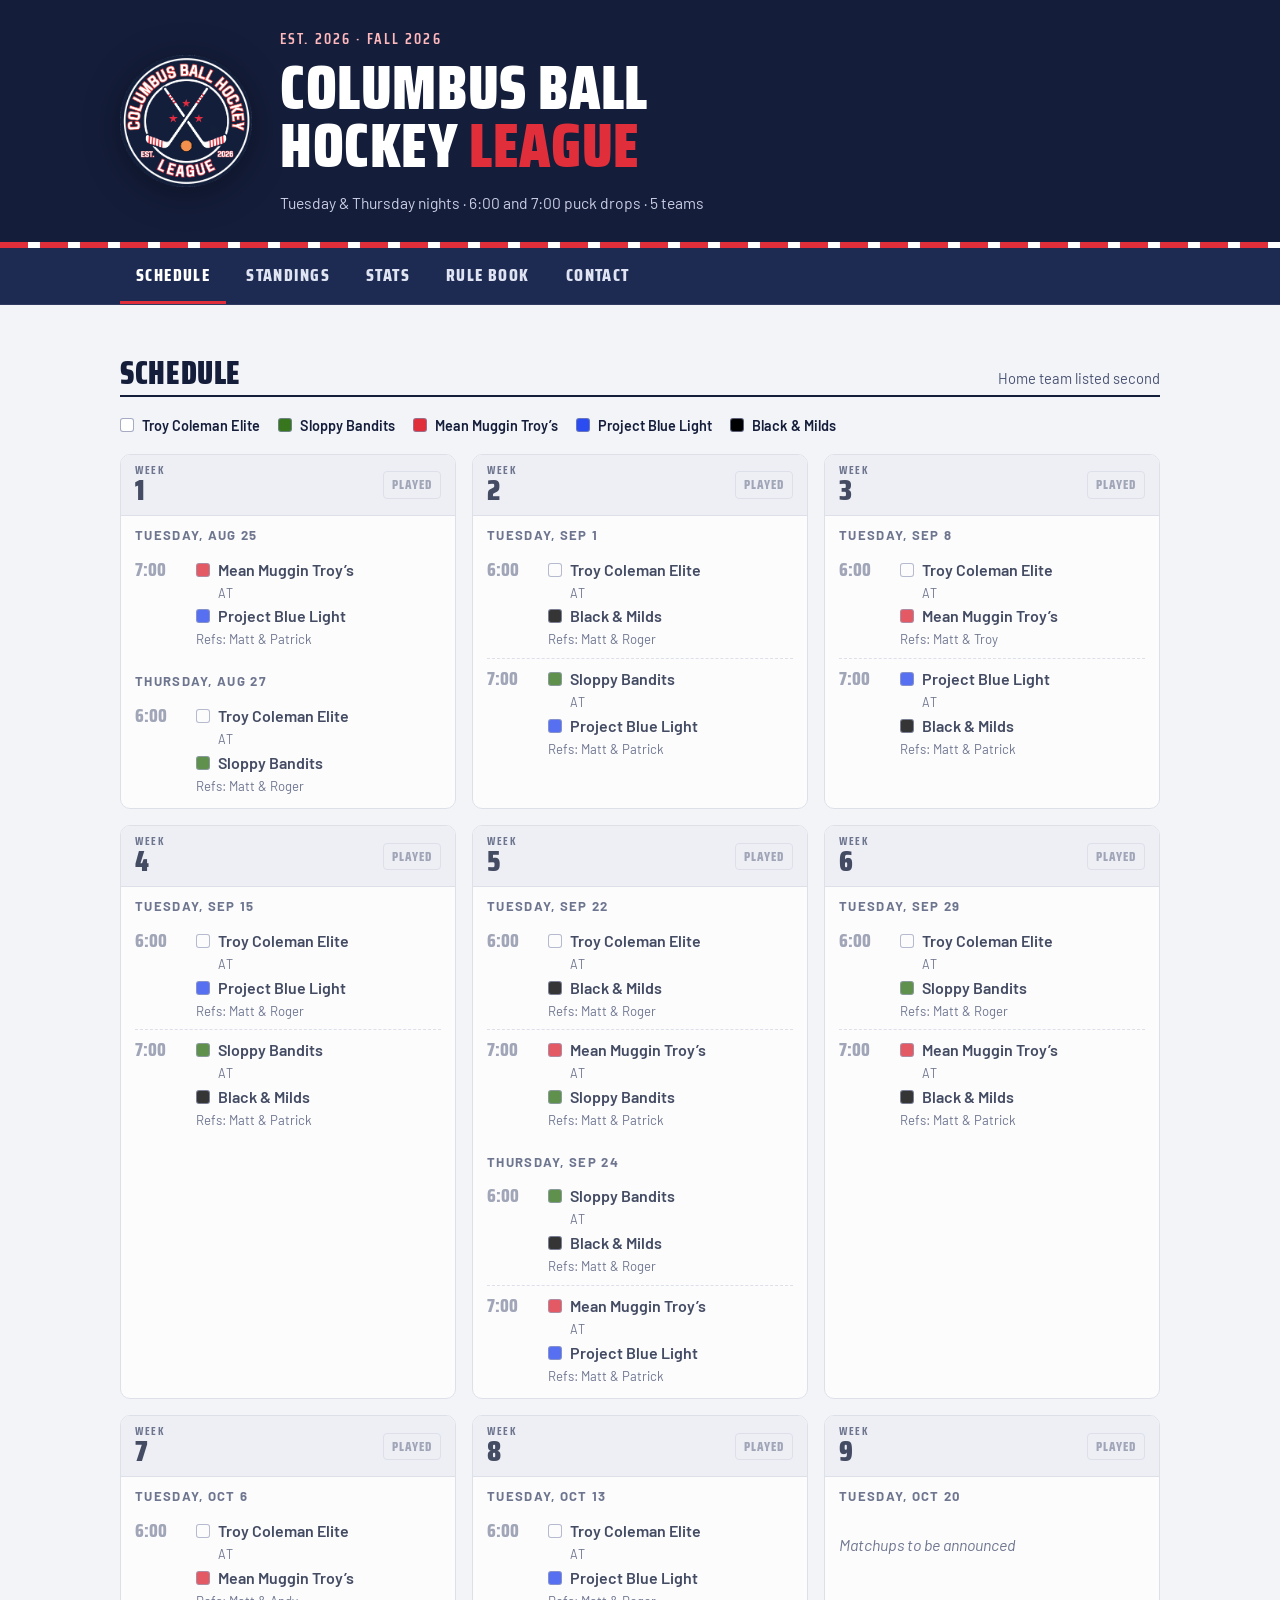
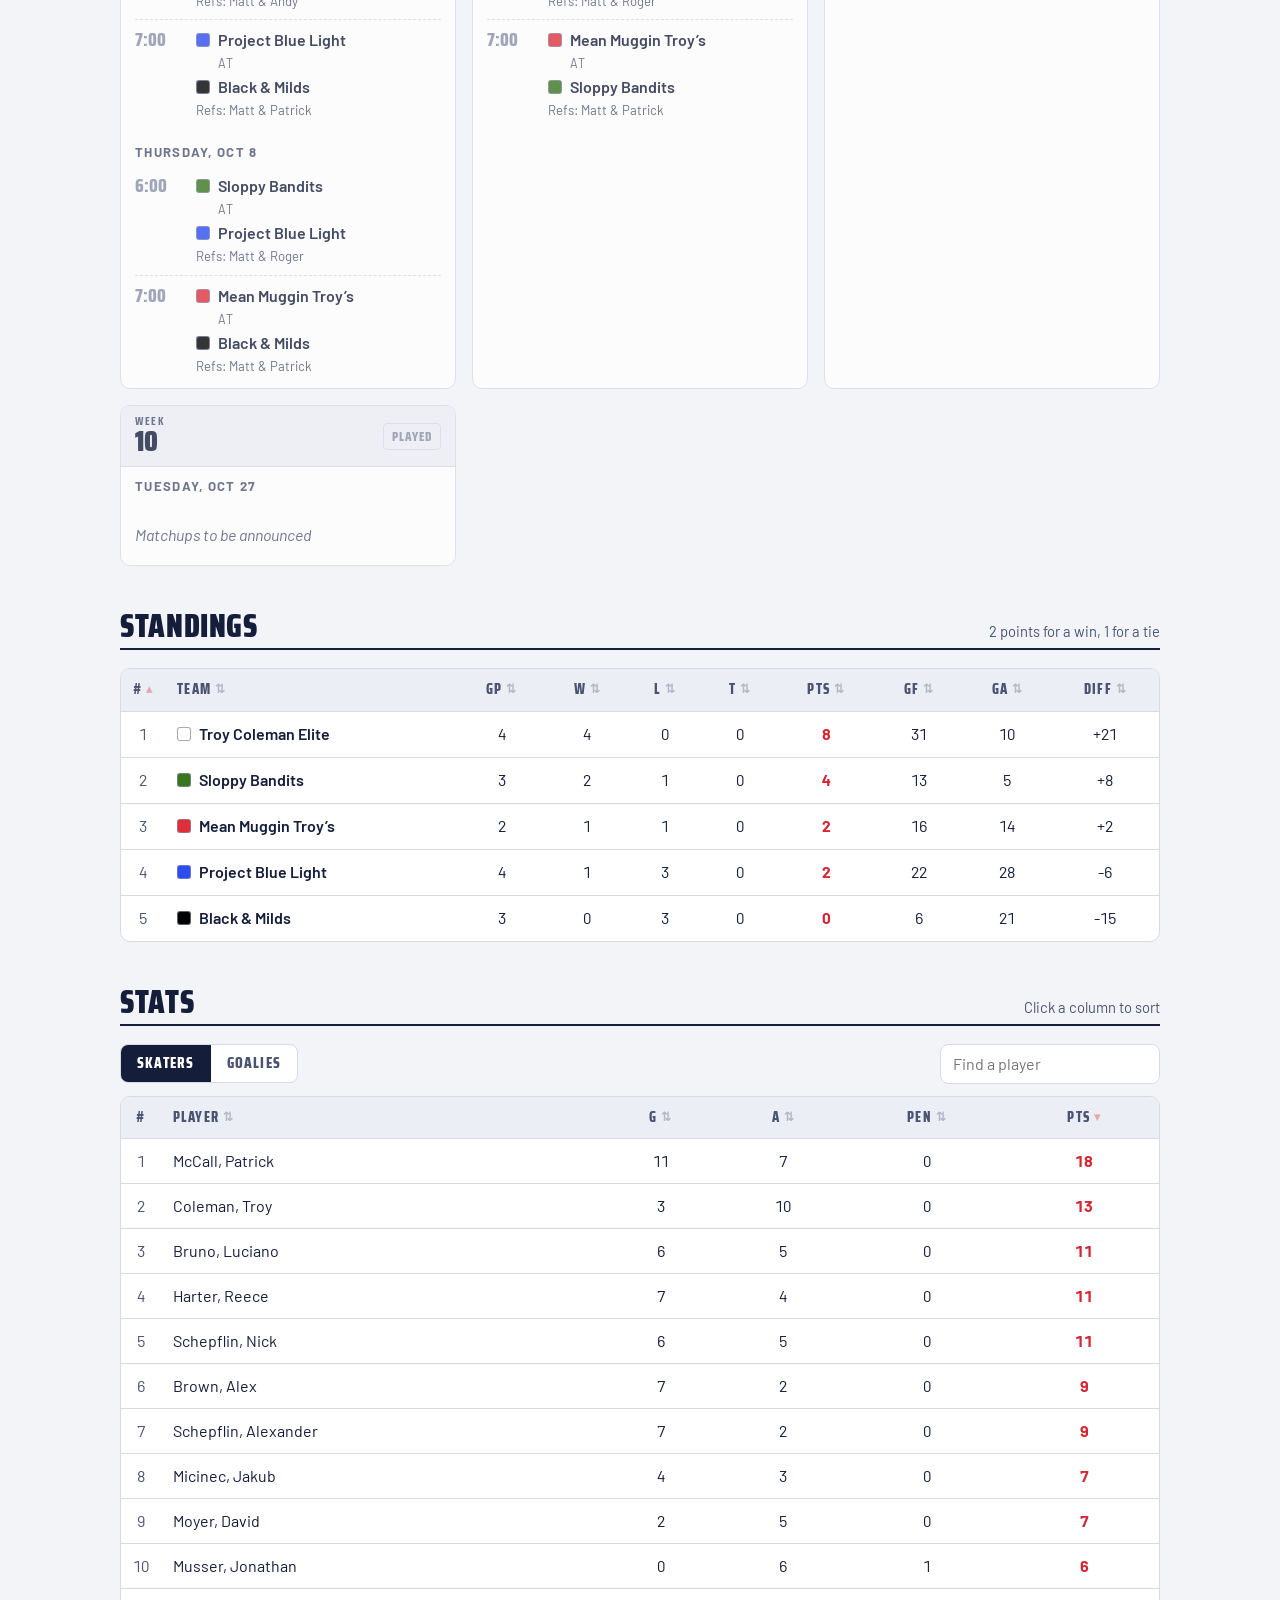
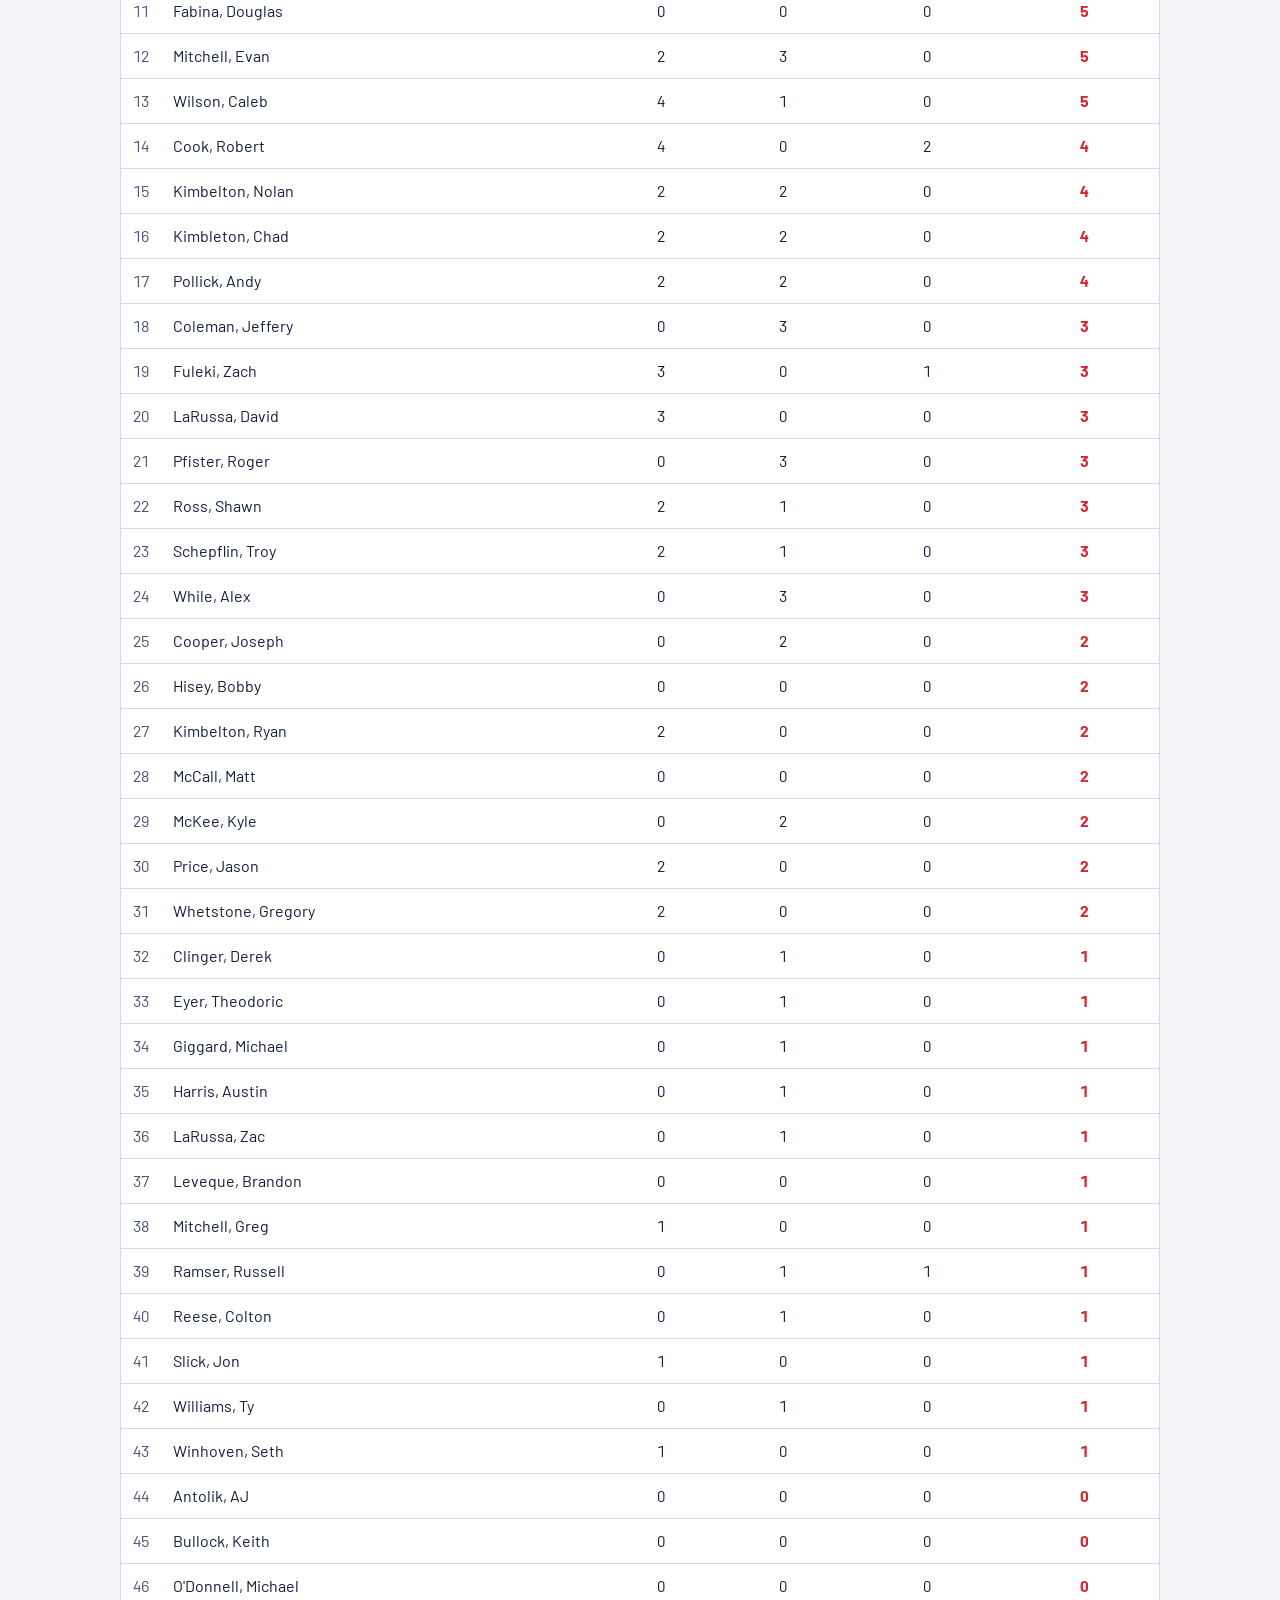
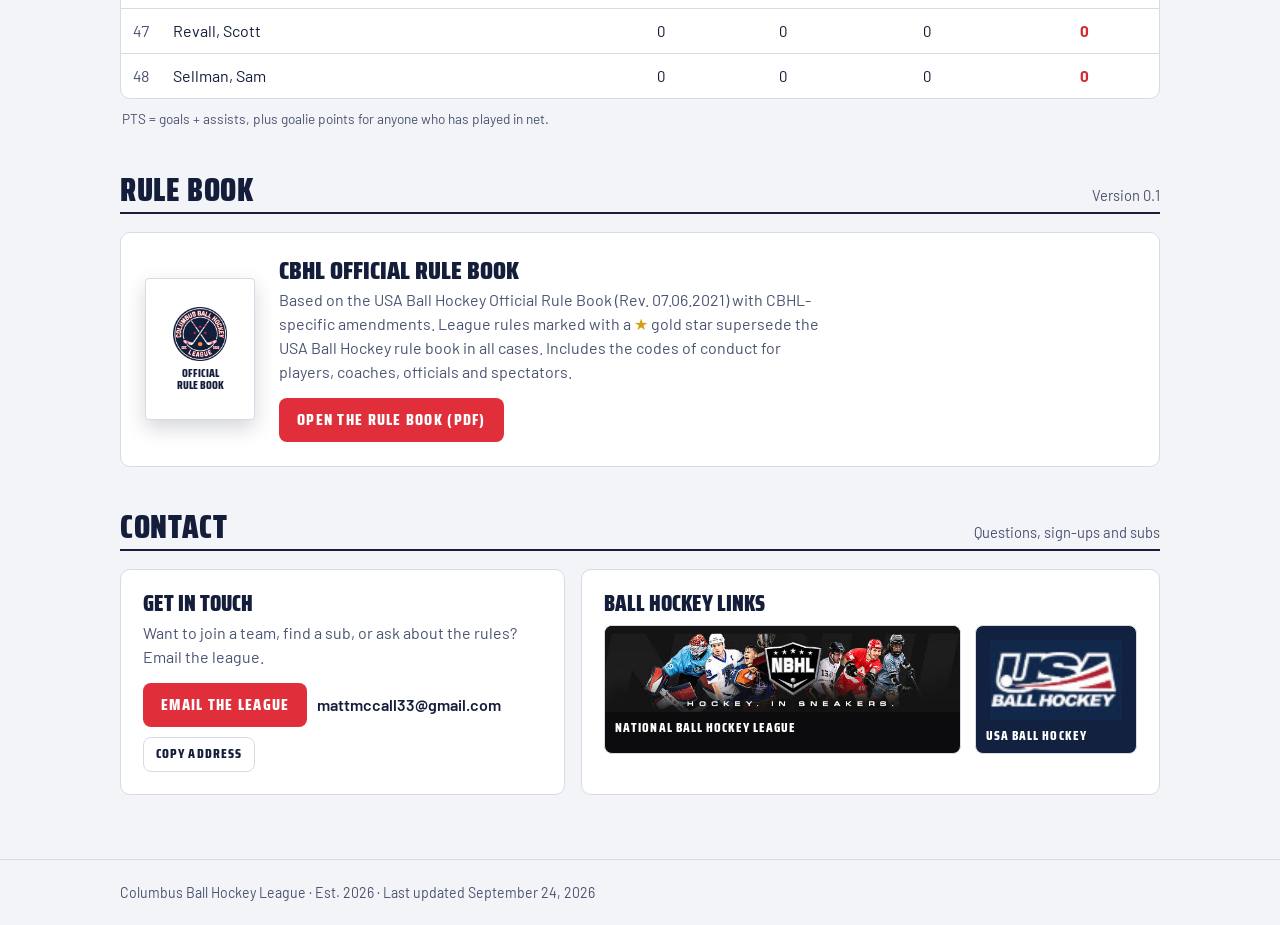
==== index.html @ 204daa4b "Add files via upload" ====
<!doctype html>
<html lang="en">
<head>
<meta charset="utf-8">
<meta name="viewport" content="width=device-width, initial-scale=1, viewport-fit=cover">
<title>Columbus Ball Hockey League</title>
<meta name="description" content="Schedule, standings, stats and rule book for the Columbus Ball Hockey League.">
<link rel="icon" type="image/png" href="cbhl-logo.png">
<link rel="preconnect" href="https://fonts.googleapis.com">
<link rel="preconnect" href="https://fonts.gstatic.com" crossorigin>
<link rel="stylesheet" href="https://fonts.googleapis.com/css2?family=Saira+Condensed:wght@600;800;900&family=Barlow:wght@400;500;600;700&display=swap">
<link rel="stylesheet" href="app.css">
</head>
<body>
<div id="app"></div>
<script src="app.js"></script>
</body>
</html>
---- app.css ----
:root{
  color-scheme:light;
  padding-top:env(safe-area-inset-top,0px);padding-bottom:env(safe-area-inset-bottom,0px);
  --navy:#141d3a; --navy-2:#1d2a52; --red:#e02f3b; --ball:#f0924a;
  --bg:#f3f4f8; --surface:#ffffff; --surface-2:#eceef5;
  --ink:#141d3a; --ink-2:#4a5372; --line:#d8dbe6;
  --head-bg:#141d3a; --head-ink:#ffffff; --accent:#d42633;
  --past:#8a90a6; --edit:#fff6d6; --edit-line:#e6c65c; --ok:#1f7a3a;
  --display:"Saira Condensed","Arial Narrow",Impact,sans-serif;
  --body:"Barlow","Segoe UI",Helvetica,Arial,sans-serif;
}
@media (prefers-color-scheme: dark){
  :root:not([data-theme="light"]){
    color-scheme:dark;
    --bg:#0b1024; --surface:#131a36; --surface-2:#1a2244;
    --ink:#eef0f8; --ink-2:#a7aecb; --line:#29325a;
    --head-bg:#0f1530; --accent:#ff5561; --past:#6e7596; --edit:#2a2710; --edit-line:#8a7424; --ok:#5fcf85;
  }
}
:root[data-theme="dark"]{
  color-scheme:dark;
  --bg:#0b1024; --surface:#131a36; --surface-2:#1a2244;
  --ink:#eef0f8; --ink-2:#a7aecb; --line:#29325a;
  --head-bg:#0f1530; --accent:#ff5561; --past:#6e7596; --edit:#2a2710; --edit-line:#8a7424; --ok:#5fcf85;
}
*{box-sizing:border-box}
html{scroll-behavior:smooth}
body{background:var(--bg);color:var(--ink);font-family:var(--body);font-size:16px;line-height:1.5;margin:0}
img{max-width:100%}
[hidden]{display:none!important}
a{color:inherit}
:focus-visible{outline:3px solid var(--ball);outline-offset:2px}
button{font:inherit;color:inherit}

/* header */
.masthead{background:var(--head-bg);color:var(--head-ink);position:relative;overflow:hidden}
.masthead::after{content:"";position:absolute;left:0;right:0;bottom:0;height:6px;background:repeating-linear-gradient(90deg,var(--red) 0 28px,#fff 28px 40px)}
.wrap{max-width:1080px;margin:0 auto;padding-inline:20px}
.mast-inner{display:flex;align-items:center;gap:28px;padding-block:28px 34px}
.mast-inner img{width:132px;height:132px;flex:none;filter:drop-shadow(0 6px 18px rgba(0,0,0,.35))}
.eyebrow{font-family:var(--display);font-weight:600;letter-spacing:.14em;text-transform:uppercase;font-size:.95rem;color:#ffb9bd;margin:0}
h1{font-family:var(--display);font-weight:900;font-size:clamp(2.2rem,6vw,3.8rem);line-height:.95;margin:.15em 0 .25em;text-transform:uppercase;letter-spacing:.01em;text-wrap:balance}
h1 span{color:var(--red)}
.mast-meta{margin:0;color:#c9cee3;font-size:.98rem}

nav.tabs{position:sticky;top:env(safe-area-inset-top,0px);z-index:5;background:var(--navy-2);border-bottom:1px solid rgba(255,255,255,.08)}
nav.tabs .bar{margin:0 auto;padding:0 20px;max-width:1080px;display:flex;align-items:center;gap:8px}
nav.tabs ul{list-style:none;margin:0;padding:0;display:flex;gap:4px;overflow-x:auto;flex:1;min-width:0}
nav.tabs a{display:block;padding:14px 16px 12px;color:#dfe3f2;text-decoration:none;font-family:var(--display);font-weight:800;font-size:1.1rem;letter-spacing:.08em;text-transform:uppercase;border-bottom:3px solid transparent;white-space:nowrap}
nav.tabs a:hover{color:#fff;border-bottom-color:rgba(255,255,255,.35)}
nav.tabs a[aria-current="true"]{color:#fff;border-bottom-color:var(--red)}
.edit-toggle{flex:none;border:1px solid rgba(255,255,255,.35);background:transparent;color:#fff;border-radius:6px;padding:6px 12px;font-family:var(--display);font-weight:800;letter-spacing:.08em;text-transform:uppercase;cursor:pointer;font-size:.9rem}
.edit-toggle:hover{background:rgba(255,255,255,.1)}
.edit-toggle[aria-pressed="true"]{background:var(--ball);border-color:var(--ball);color:#141d3a}

/* next banner */
.next{margin-top:28px;display:grid;grid-template-columns:auto 1fr;gap:6px 22px;align-items:center;background:var(--surface);border:1px solid var(--line);border-radius:10px;padding:18px 22px}
.next .tag{grid-row:span 2;font-family:var(--display);font-weight:900;text-transform:uppercase;letter-spacing:.06em;font-size:1rem;color:#fff;background:var(--red);border-radius:6px;padding:8px 12px;text-align:center;line-height:1.1}
.next .tag b{display:block;font-size:1.6rem}
.next .games{display:flex;flex-wrap:wrap;gap:6px 28px}
.next .g{font-weight:600}
.next .g time{font-family:var(--display);font-weight:800;color:var(--accent);margin-right:8px;font-size:1.1rem}
.next .when{color:var(--ink-2);font-size:.92rem}

main{padding-block:8px 64px}
section{padding-top:44px;scroll-margin-top:60px}
.sec-head{display:flex;align-items:baseline;justify-content:space-between;gap:12px;flex-wrap:wrap;border-bottom:2px solid var(--ink);padding-bottom:6px;margin-bottom:18px}
h2{font-family:var(--display);font-weight:900;text-transform:uppercase;font-size:2rem;line-height:1;margin:0;letter-spacing:.02em}
.sec-head p{margin:0;color:var(--ink-2);font-size:.92rem}

.table-box{overflow-x:auto;background:var(--surface);border:1px solid var(--line);border-radius:10px}
table{border-collapse:collapse;width:100%;font-variant-numeric:tabular-nums}
th,td{padding:10px 12px;text-align:center;white-space:nowrap;border-bottom:1px solid var(--line)}
tbody tr:last-child td{border-bottom:none}
thead th{font-family:var(--display);font-weight:800;text-transform:uppercase;letter-spacing:.08em;font-size:.9rem;color:var(--ink-2);background:var(--surface-2)}
th.l,td.l{text-align:left}
td.pts{font-weight:700;color:var(--accent)}
td.rank,th.rank{color:var(--ink-2);width:2.5em}

.team{display:inline-flex;align-items:center;gap:8px;font-weight:600}
.sw{width:14px;height:14px;border-radius:3px;flex:none;border:1px solid rgba(128,136,170,.7)}
.tbd-team{color:var(--ink-2);font-style:italic}

/* schedule */
.weeks{display:grid;grid-template-columns:repeat(auto-fill,minmax(310px,1fr));gap:16px}
.week{background:var(--surface);border:1px solid var(--line);border-radius:10px;overflow:hidden;display:flex;flex-direction:column}
.week header{display:flex;align-items:center;gap:12px;padding:10px 14px;background:var(--surface-2);border-bottom:1px solid var(--line)}
.wk{font-family:var(--display);font-weight:900;font-size:1.8rem;line-height:1;color:var(--ink);min-width:1.4em}
.wk small{display:block;font-size:.7rem;letter-spacing:.14em;font-weight:700;color:var(--ink-2)}
.status{margin-left:auto;font-family:var(--display);font-weight:800;text-transform:uppercase;letter-spacing:.08em;font-size:.8rem;padding:3px 8px;border-radius:4px}
.status.played{color:var(--past);border:1px solid var(--line)}
.status.today{background:var(--red);color:#fff}
.status.upcoming{color:var(--ink);border:1px solid var(--ink-2)}
.day{padding:10px 14px 4px}
.day h3{margin:0 0 4px;font-size:.82rem;text-transform:uppercase;letter-spacing:.1em;color:var(--ink-2);font-weight:700}
.game{display:grid;grid-template-columns:3.2em 1fr auto;gap:2px 10px;padding:8px 0;border-top:1px dashed var(--line)}
.day h3 + .game{border-top:none}
.game time{font-family:var(--display);font-weight:800;font-size:1.15rem;line-height:1.3;color:var(--accent)}
.matchup{display:flex;flex-direction:column;gap:2px}
.matchup .at{font-size:.78rem;color:var(--ink-2);text-transform:uppercase;letter-spacing:.08em;margin-left:22px}
.score{display:flex;flex-direction:column;justify-content:space-between;align-items:flex-end;font-family:var(--display);font-weight:900;font-size:1.25rem;line-height:1.15;font-variant-numeric:tabular-nums}
.score .w{color:var(--accent)}
.score .lose{color:var(--ink-2);font-weight:700}
.score .fin{font-size:.7rem;letter-spacing:.12em;color:var(--ink-2);font-weight:700}
.refs{grid-column:2 / 4;font-size:.82rem;color:var(--ink-2)}
.week.is-past{opacity:.78}
.week.is-past .game time{color:var(--past)}
.tbd{padding:18px 14px;color:var(--ink-2);font-style:italic}
.legend{display:flex;flex-wrap:wrap;gap:8px 18px;margin:0 0 16px;padding:0;list-style:none;font-size:.9rem}

/* stats */
.seg{display:inline-flex;border:1px solid var(--line);border-radius:8px;overflow:hidden;background:var(--surface)}
.seg button{font-family:var(--display);font-weight:800;text-transform:uppercase;letter-spacing:.08em;font-size:.95rem;padding:7px 16px;border:0;background:transparent;color:var(--ink-2);cursor:pointer}
.seg button[aria-pressed="true"]{background:var(--navy);color:#fff}
th .sort{all:unset;cursor:pointer;display:inline-flex;gap:4px;align-items:center}
th .sort::after{content:"⇅";font-size:.8em;opacity:.35}
th .sort:hover{color:var(--ink)}
th .sort:focus-visible{outline:3px solid var(--ball)}
th[aria-sort] .sort::after{content:"▾";font-size:.8em;color:var(--accent)}
th[aria-sort="ascending"] .sort::after{content:"▴"}
.search{font:inherit;padding:7px 12px;border:1px solid var(--line);border-radius:8px;background:var(--surface);color:var(--ink);min-width:0;width:220px;max-width:100%}
.tools{display:flex;flex-wrap:wrap;gap:10px;align-items:center;justify-content:space-between;margin-bottom:12px}
.note{font-size:.85rem;color:var(--ink-2);margin:10px 2px 0}

/* rulebook */
.rule-card{display:grid;grid-template-columns:auto 1fr;gap:24px;align-items:center;background:var(--surface);border:1px solid var(--line);border-radius:10px;padding:24px}
.book{width:110px;aspect-ratio:8.5/11;max-width:100%;background:#fff;border:1px solid var(--line);border-radius:4px;box-shadow:0 8px 20px rgba(20,29,58,.18);display:flex;flex-direction:column;align-items:center;justify-content:center;gap:6px;padding:10px;text-align:center}
.book img{width:62%}
.book span{font-family:var(--display);font-weight:800;color:#141d3a;font-size:.72rem;line-height:1.05;text-transform:uppercase}
.rule-card h3{font-family:var(--display);font-weight:900;font-size:1.6rem;text-transform:uppercase;margin:0 0 4px;line-height:1.05}
.rule-card p{margin:0 0 14px;color:var(--ink-2);max-width:60ch}
.btn{display:inline-flex;align-items:center;gap:8px;background:var(--red);color:#fff;text-decoration:none;font-family:var(--display);font-weight:800;text-transform:uppercase;letter-spacing:.08em;padding:10px 18px;border-radius:8px;border:0;cursor:pointer}
.btn:hover{background:#c21f2b}
.btn.ghost{background:transparent;color:var(--ink);border:1px solid var(--line)}
.btn.ghost:hover{background:var(--surface-2)}
.btn.small{padding:6px 12px;font-size:.85rem}
.btn:disabled{opacity:.5;cursor:default}
.star{color:#d4a017}

footer{border-top:1px solid var(--line);padding-block:22px;color:var(--ink-2);font-size:.88rem}

/* ---------- admin ---------- */
.admin-intro{margin-top:24px;background:var(--edit);border:1px solid var(--edit-line);border-radius:10px;padding:14px 18px}
.admin-intro h3{margin:0 0 4px;font-family:var(--display);font-weight:900;text-transform:uppercase;font-size:1.2rem}
.admin-intro ul{margin:4px 0 0;padding-left:1.2em;color:var(--ink-2);font-size:.93rem}
.edit-table td{padding:6px 6px}
.edit-table th{padding:8px 6px}
.edit-table input,.edit-table select{font:inherit;font-size:.95rem;padding:5px 6px;border:1px solid var(--line);border-radius:6px;background:var(--bg);color:var(--ink);width:100%;min-width:0}
.edit-table input[type="number"]{width:4.2em;text-align:center}
.edit-table input.name{min-width:11em}
.edit-table input.time{width:4.6em}
.edit-table input.ref{width:6.5em}
.edit-table input[type="date"]{width:9.6em}
.edit-table select{min-width:10.5em}
.edit-table input[type="checkbox"]{width:18px;height:18px}
.edit-table tr.wk-row td{background:var(--surface-2);font-family:var(--display);font-weight:800;text-transform:uppercase;letter-spacing:.08em;text-align:left;padding:8px 10px}
.edit-table tr.wk-row .btn{margin-left:10px}
.del{border:0;background:transparent;color:var(--ink-2);cursor:pointer;font-size:1.1rem;padding:4px 8px;border-radius:6px}
.del:hover{color:var(--accent);background:var(--surface-2)}
.row-actions{display:flex;gap:10px;flex-wrap:wrap;margin-top:12px}
.hint{font-size:.85rem;color:var(--ink-2);margin:8px 2px 0;max-width:75ch}

.savebar{position:fixed;left:0;right:0;bottom:0;z-index:20;background:var(--navy);color:#fff;padding:12px 20px calc(12px + env(safe-area-inset-bottom,0px));box-shadow:0 -6px 20px rgba(0,0,0,.25)}
.savebar .inner{max-width:1080px;margin:0 auto;display:flex;align-items:center;gap:12px;flex-wrap:wrap}
.savebar .msg{flex:1;min-width:12em;font-weight:600}
.savebar .msg small{display:block;font-weight:400;color:#c9cee3}
.savebar .btn.ghost{color:#fff;border-color:rgba(255,255,255,.35)}
.savebar .btn.ghost:hover{background:rgba(255,255,255,.1)}
body.editing main{padding-bottom:120px}
.restore{margin-top:16px;display:flex;flex-wrap:wrap;gap:10px;align-items:center;background:var(--edit);border:1px solid var(--edit-line);border-radius:10px;padding:12px 16px}
.restore span{flex:1;min-width:14em}

@media (max-width:620px){
  .mast-inner{gap:16px;padding-block:20px 28px}
  .mast-inner img{width:84px;height:84px}
  .next{grid-template-columns:1fr}
  .next .tag{grid-row:auto;justify-self:start}
  .rule-card{grid-template-columns:1fr}
  .weeks{grid-template-columns:1fr}
  .search{width:100%}
}
@media (prefers-reduced-motion:reduce){html{scroll-behavior:auto}}
.sr{position:absolute;width:1px;height:1px;overflow:hidden;clip:rect(0 0 0 0);white-space:nowrap}

/* contact + partners */
.contact-grid{display:grid;grid-template-columns:minmax(0,1fr) minmax(0,1.3fr);gap:16px}
.contact-card,.partners{background:var(--surface);border:1px solid var(--line);border-radius:10px;padding:22px}
.contact-card h3,.partners h3{font-family:var(--display);font-weight:900;font-size:1.4rem;text-transform:uppercase;margin:0 0 6px;line-height:1.05}
.contact-card p{margin:0 0 14px;color:var(--ink-2)}
.contact-actions{display:flex;flex-wrap:wrap;gap:10px;align-items:center}
.email{font-weight:600;user-select:all;overflow-wrap:anywhere}
.partner-row{display:flex;flex-wrap:wrap;gap:14px;align-items:stretch;margin-top:10px}
.partner{display:flex;flex-direction:column;gap:6px;text-decoration:none;border:1px solid var(--line);border-radius:8px;overflow:hidden;background:#0c0c0e;transition:transform .15s,box-shadow .15s}
.partner:hover{transform:translateY(-2px);box-shadow:0 8px 18px rgba(20,29,58,.25)}
.partner img{display:block;height:auto}
.partner span{font-family:var(--display);font-weight:800;text-transform:uppercase;letter-spacing:.08em;font-size:.82rem;color:#fff;padding:0 10px 8px}
.partner-wide{flex:1 1 300px;min-width:0}
.partner-wide img{width:100%}
.partner-usa{flex:0 0 auto;background:#12213f;justify-content:space-between}
.partner-usa img{width:132px;margin:14px 14px 0}
@media (max-width:760px){.contact-grid{grid-template-columns:1fr}}
@media (prefers-reduced-motion:reduce){.partner{transition:none}.partner:hover{transform:none}}
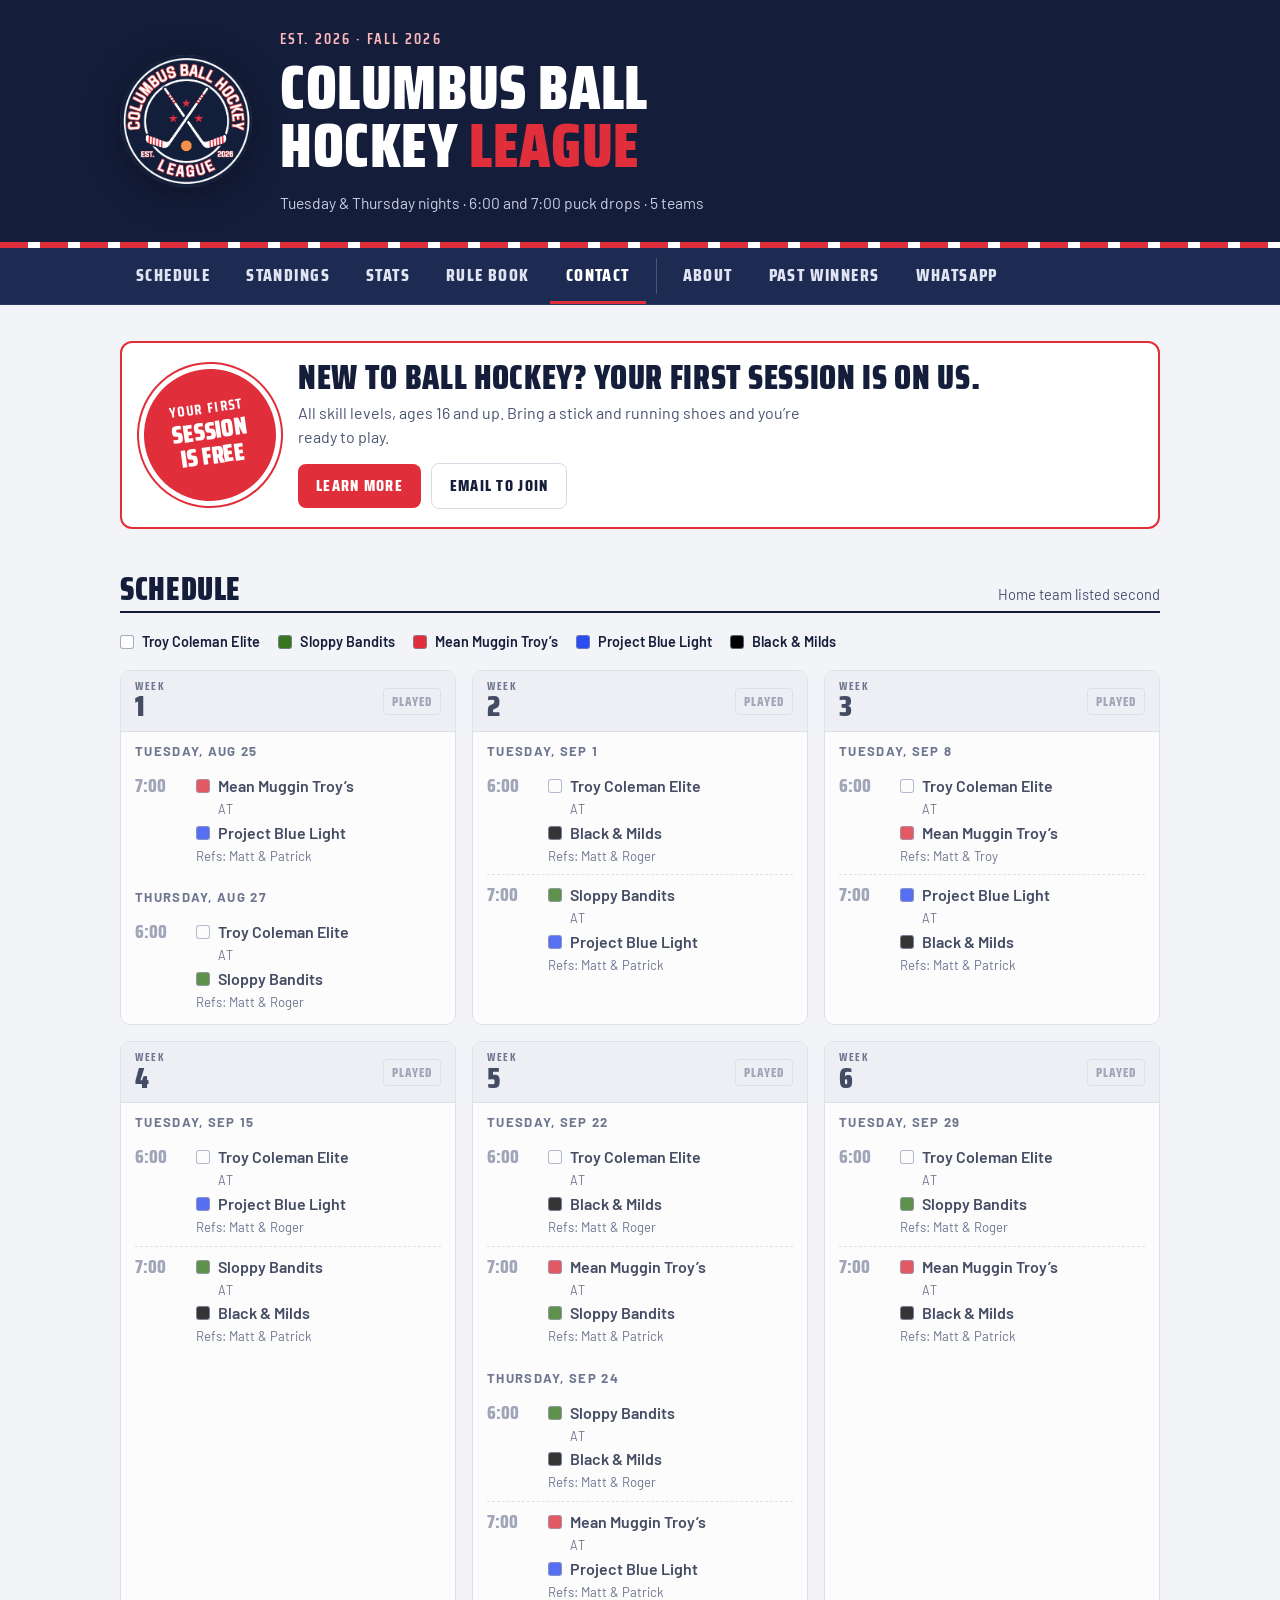
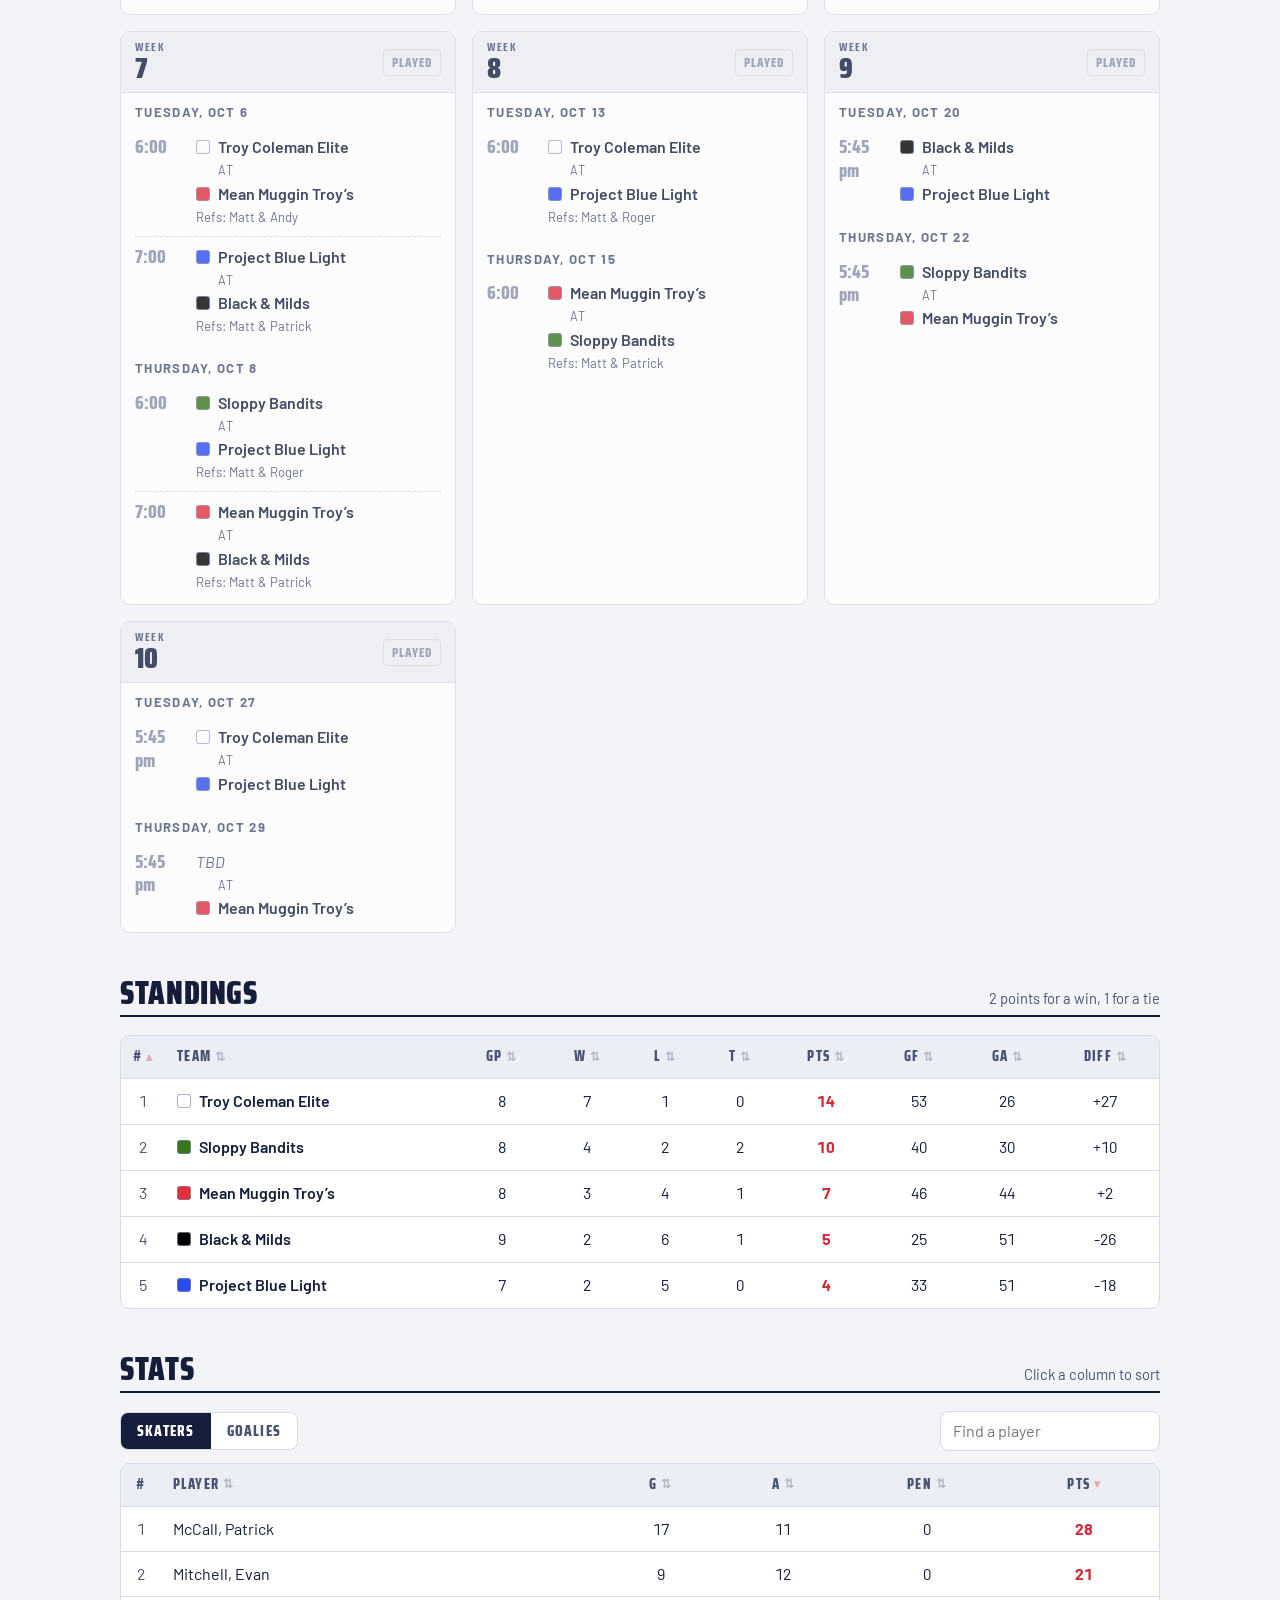
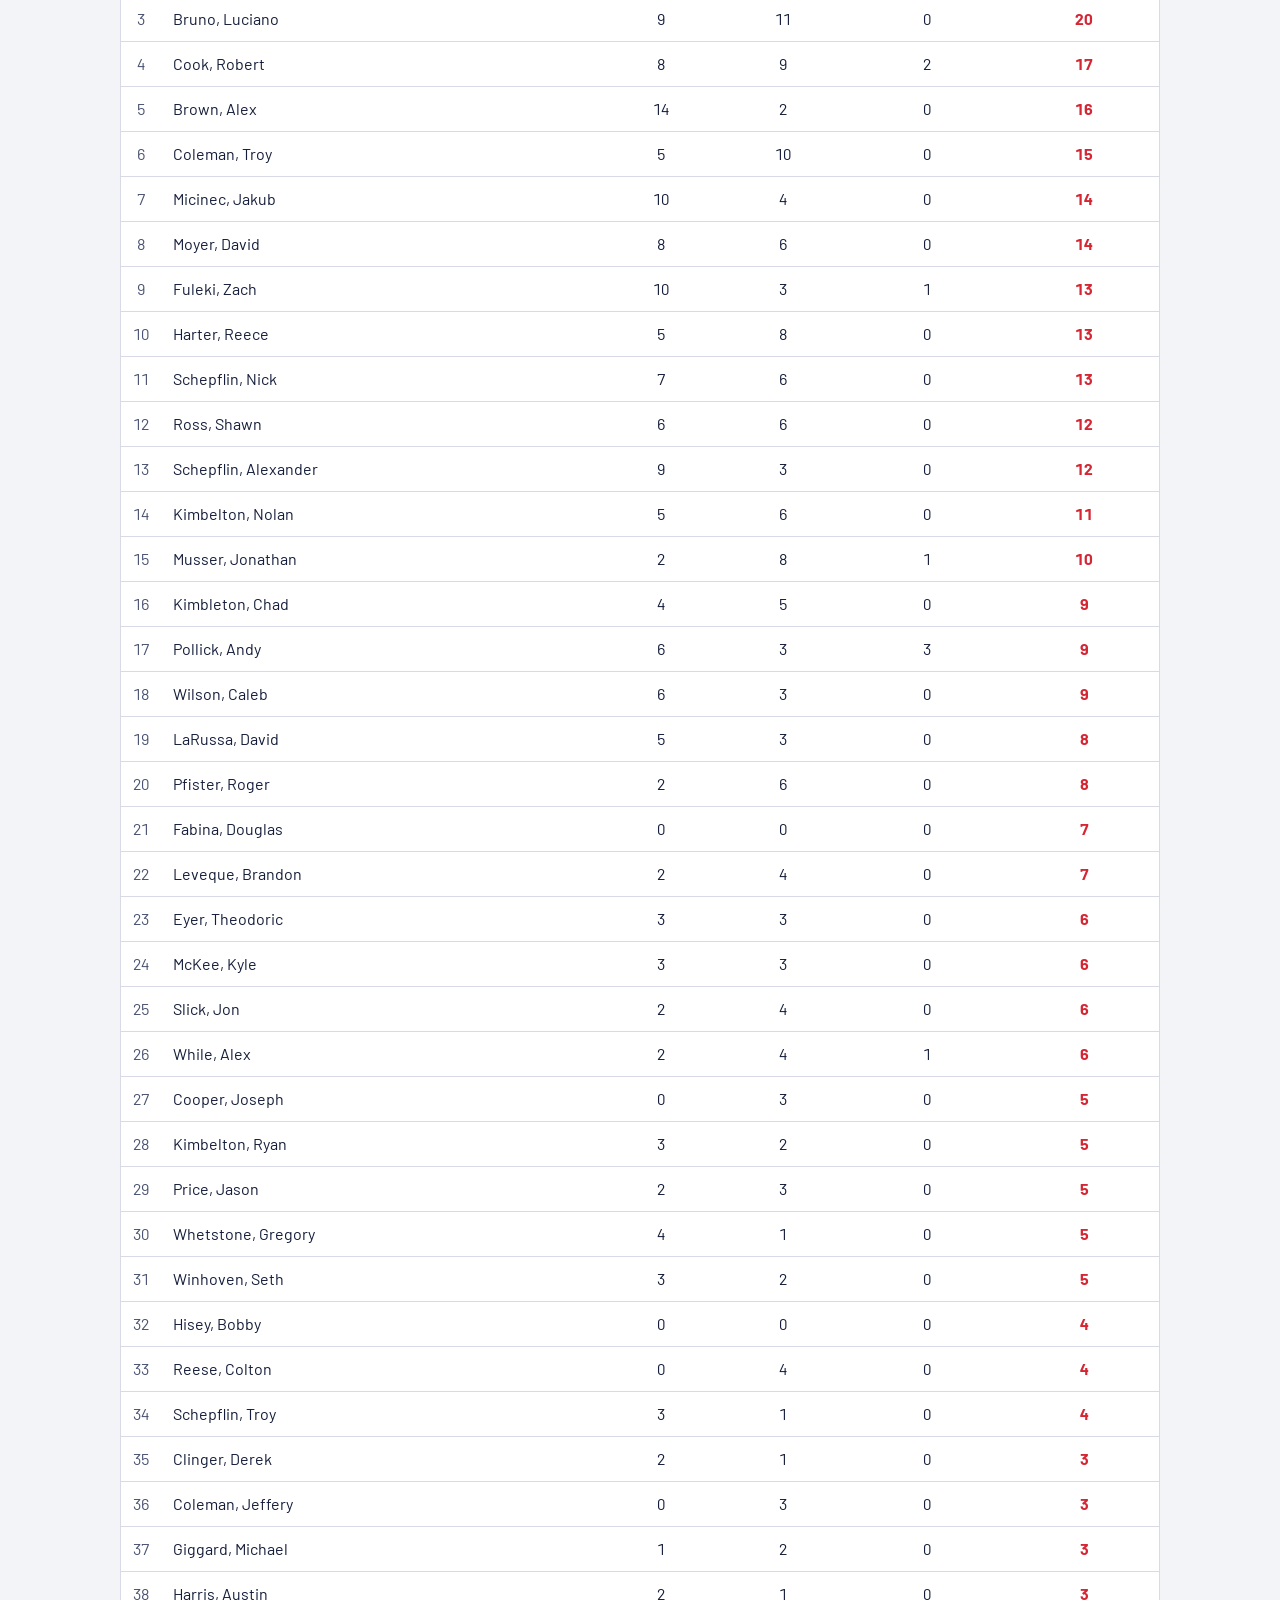
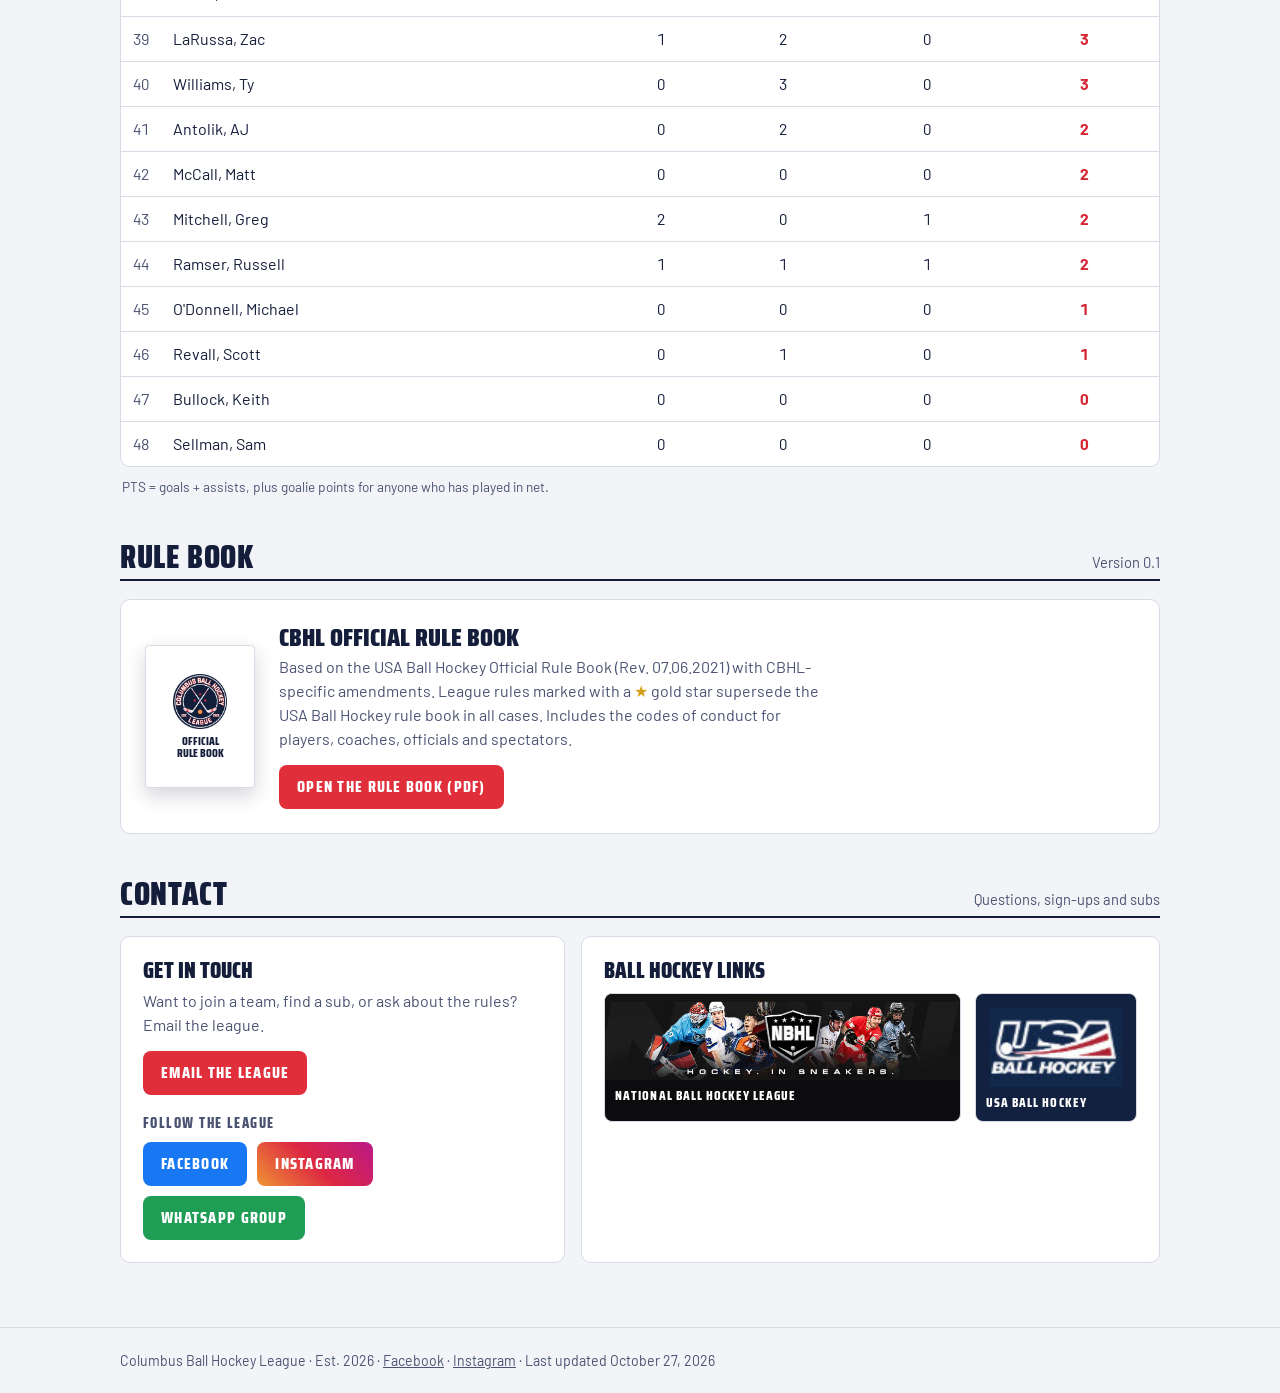
==== commit a32b5fb2: "Add files via upload live update" ====
--- a/index.html
+++ b/index.html
@@ -13,6 +13,7 @@
 </head>
 <body>
 <div id="app"></div>
+<script src="gh-save.js"></script>
 <script src="app.js"></script>
 </body>
 </html>
--- a/app.css
+++ b/app.css
@@ -200,3 +200,111 @@
 .partner-usa img{width:132px;margin:14px 14px 0}
 @media (max-width:760px){.contact-grid{grid-template-columns:1fr}}
 @media (prefers-reduced-motion:reduce){.partner{transition:none}.partner:hover{transform:none}}
+.follow-head{margin:18px 0 8px;font-family:var(--display);font-weight:800;text-transform:uppercase;letter-spacing:.1em;font-size:.9rem;color:var(--ink-2)}
+.btn.social{color:#fff}
+.btn.social.fb{background:#1877f2}
+.btn.social.fb:hover{background:#0f63d0}
+.btn.social.ig{background:linear-gradient(45deg,#f09433,#dc2743 50%,#bc1888)}
+.btn.social.ig:hover{filter:brightness(.92)}
+
+/* nav page links */
+.nav-sep{width:1px;background:rgba(255,255,255,.2);margin:10px 6px}
+
+/* first session free banner */
+.free-banner{margin-top:28px;display:grid;grid-template-columns:auto 1fr;gap:22px;align-items:center;background:var(--surface);border:2px solid var(--red);border-radius:12px;padding:18px 22px;position:relative;overflow:hidden}
+.free-tag{background:var(--red);color:#fff;border-radius:50%;width:132px;height:132px;display:flex;flex-direction:column;align-items:center;justify-content:center;text-align:center;font-family:var(--display);text-transform:uppercase;line-height:1;transform:rotate(-8deg);box-shadow:0 0 0 5px var(--surface),0 0 0 7px var(--red)}
+.free-tag span{font-weight:700;font-size:.9rem;letter-spacing:.1em}
+.free-tag b{font-weight:900;font-size:1.55rem;margin-top:4px}
+.free-copy h2{font-size:clamp(1.5rem,3.4vw,2.1rem);text-transform:uppercase;margin:0 0 6px;line-height:1.02;text-wrap:balance}
+.free-copy p{margin:0 0 14px;color:var(--ink-2);max-width:60ch}
+@media (max-width:620px){.free-banner{grid-template-columns:1fr}.free-tag{width:108px;height:108px}.free-tag b{font-size:1.3rem}}
+
+/* sub pages */
+.page-hero{padding-block:34px 6px}
+.page-hero h2{font-size:clamp(2rem,5vw,3rem)}
+.page-hero p{color:var(--ink-2);max-width:65ch;margin:10px 0 0;font-size:1.05rem}
+.about-grid{display:grid;grid-template-columns:repeat(2,minmax(0,1fr));gap:16px}
+@media (max-width:700px){.about-grid{grid-template-columns:1fr}}
+.card{background:var(--surface);border:1px solid var(--line);border-radius:10px;padding:20px 22px}
+.card h3{font-family:var(--display);font-weight:900;font-size:1.35rem;text-transform:uppercase;margin:0 0 8px;line-height:1.05}
+.card p{margin:0 0 10px;color:var(--ink-2)}
+.card p:last-child{margin-bottom:0}
+.card ul{margin:0;padding-left:1.1em;color:var(--ink-2)}
+.card li{margin-bottom:4px}
+.card li b,.card p b{color:var(--ink)}
+.facts{display:grid;grid-template-columns:repeat(auto-fit,minmax(150px,1fr));gap:12px;margin-top:22px}
+.fact{background:var(--navy);color:#fff;border-radius:10px;padding:14px 16px}
+.fact small{display:block;font-family:var(--display);font-weight:700;letter-spacing:.12em;text-transform:uppercase;color:#ffb9bd;font-size:.78rem}
+.fact b{font-family:var(--display);font-weight:900;font-size:1.35rem;text-transform:uppercase;line-height:1.1}
+.gear{display:grid;grid-template-columns:repeat(3,minmax(0,1fr));gap:10px;margin-top:6px}
+.gear div{border:1px solid var(--line);border-radius:8px;padding:10px 12px}
+.gear h4{margin:0 0 4px;font-family:var(--display);font-weight:800;text-transform:uppercase;letter-spacing:.08em;font-size:.85rem}
+.gear .req h4{color:var(--accent)}
+.gear ul{padding-left:1em;margin:0}
+.warn{margin-top:12px;padding:10px 12px;border-radius:8px;background:var(--edit);border:1px solid var(--edit-line);color:var(--ink);font-size:.95rem}
+@media (max-width:620px){.gear{grid-template-columns:1fr}}
+
+/* winners */
+.season{padding-top:40px}
+.award-grid{display:grid;grid-template-columns:repeat(3,minmax(0,1fr));gap:16px}
+.award{background:var(--surface);border:1px solid var(--line);border-radius:10px;overflow:hidden;display:flex;flex-direction:column}
+.award .photo{aspect-ratio:4/3;max-width:100%;background:var(--surface-2);display:flex;align-items:center;justify-content:center;overflow:hidden}
+.award .photo img{width:100%;height:100%;object-fit:cover;display:block}
+.award .photo .ph{color:var(--ink-2);font-family:var(--display);font-weight:700;letter-spacing:.1em;text-transform:uppercase;font-size:.85rem;display:flex;flex-direction:column;align-items:center;gap:6px;opacity:.8}
+.award .photo .ph svg{width:36px;height:36px}
+.award .meta{padding:12px 14px 14px}
+.award .label{font-family:var(--display);font-weight:800;text-transform:uppercase;letter-spacing:.1em;font-size:.8rem;color:var(--accent)}
+.award .name{font-weight:700;font-size:1.1rem;margin-top:2px}
+.award .name.tba{color:var(--ink-2);font-weight:500;font-style:italic}
+.award .cap{color:var(--ink-2);font-size:.9rem}
+.award.cup{border-color:var(--red);border-width:2px}
+.award .edit-fields{display:grid;gap:6px;margin-top:8px}
+.award .edit-fields input{font:inherit;font-size:.92rem;padding:6px 8px;border:1px solid var(--line);border-radius:6px;background:var(--bg);color:var(--ink);width:100%}
+.award .edit-fields label{font-size:.78rem;color:var(--ink-2);display:grid;gap:2px}
+.season-edit{display:flex;flex-wrap:wrap;gap:10px;align-items:center;margin-bottom:14px}
+.season-edit input{font:inherit;padding:7px 10px;border:1px solid var(--line);border-radius:8px;background:var(--surface);color:var(--ink)}
+@media (max-width:900px){.award-grid{grid-template-columns:repeat(2,minmax(0,1fr))}}
+@media (max-width:520px){.award-grid{grid-template-columns:1fr}}
+
+/* message players */
+.msg-panel{padding-top:28px}
+.msg-grid{display:grid;grid-template-columns:auto 1fr;gap:10px 14px;align-items:start}
+.msg-grid label{font-weight:600;padding-top:8px}
+.msg-input{font:inherit;padding:8px 10px;border:1px solid var(--line);border-radius:8px;background:var(--bg);color:var(--ink);width:100%;min-width:0}
+textarea.msg-input{resize:vertical;min-height:7em}
+.msg-row{display:grid;grid-template-columns:repeat(2,minmax(0,1fr));gap:22px;margin-top:20px;padding-top:18px;border-top:1px solid var(--line)}
+.msg-col h3{font-family:var(--display);font-weight:900;text-transform:uppercase;font-size:1.2rem;margin:0 0 4px}
+.msg-col .hint{margin:4px 0 12px}
+.file-pick{display:grid;gap:4px;font-size:.9rem;color:var(--ink-2);margin-top:6px}
+.file-pick input{font:inherit;font-size:.9rem;color:var(--ink);max-width:100%}
+.btn.social.wa{background:#1f9d55}
+.btn.social.wa:hover{background:#17834a}
+@media (max-width:700px){.msg-grid{grid-template-columns:1fr}.msg-grid label{padding-top:0}.msg-row{grid-template-columns:1fr}}
+
+/* whatsapp page */
+.group-name{display:flex;flex-wrap:wrap;gap:12px 24px;align-items:center;margin-top:18px;border:2px solid #1f9d55}
+.group-name small{display:block;font-family:var(--display);font-weight:700;letter-spacing:.12em;text-transform:uppercase;color:var(--ink-2);font-size:.8rem}
+.group-name b{font-family:var(--display);font-weight:900;font-size:2.2rem;line-height:1;color:#1f9d55;user-select:all}
+.group-name p{margin:0;flex:1;min-width:16em}
+ol.steps{margin:0;padding-left:1.4em;display:grid;gap:10px;color:var(--ink-2)}
+ol.steps b{color:var(--ink)}
+#get .hint,#join .hint{margin-top:12px}
+
+.semi-opt{display:flex;gap:8px;align-items:flex-start;font-size:.85rem;color:var(--ink-2);margin:0 0 12px}
+.semi-opt input{margin-top:3px}
+
+/* GitHub connection panel */
+.gh-panel{margin-top:16px;padding:0}
+.gh-panel summary{cursor:pointer;padding:14px 18px;display:flex;flex-wrap:wrap;gap:6px 10px;align-items:center;list-style:none}
+.gh-panel summary::-webkit-details-marker{display:none}
+.gh-panel summary::after{content:"▾";margin-left:auto;color:var(--ink-2)}
+.gh-panel[open] summary::after{content:"▴"}
+.gh-status{color:var(--ink-2);font-size:.92rem}
+.gh-dot{width:10px;height:10px;border-radius:50%;flex:none}
+.gh-dot.on{background:#1f9d55}
+.gh-dot.off{background:var(--past)}
+.gh-body{padding:0 18px 18px}
+.gh-fields{display:grid;grid-template-columns:repeat(2,minmax(0,1fr));gap:10px 14px;margin:6px 0 14px}
+.gh-fields label{display:grid;gap:4px;font-size:.85rem;color:var(--ink-2)}
+.gh-fields input{font:inherit;color:var(--ink);padding:7px 10px;border:1px solid var(--line);border-radius:8px;background:var(--bg);min-width:0}
+@media (max-width:620px){.gh-fields{grid-template-columns:1fr}}
